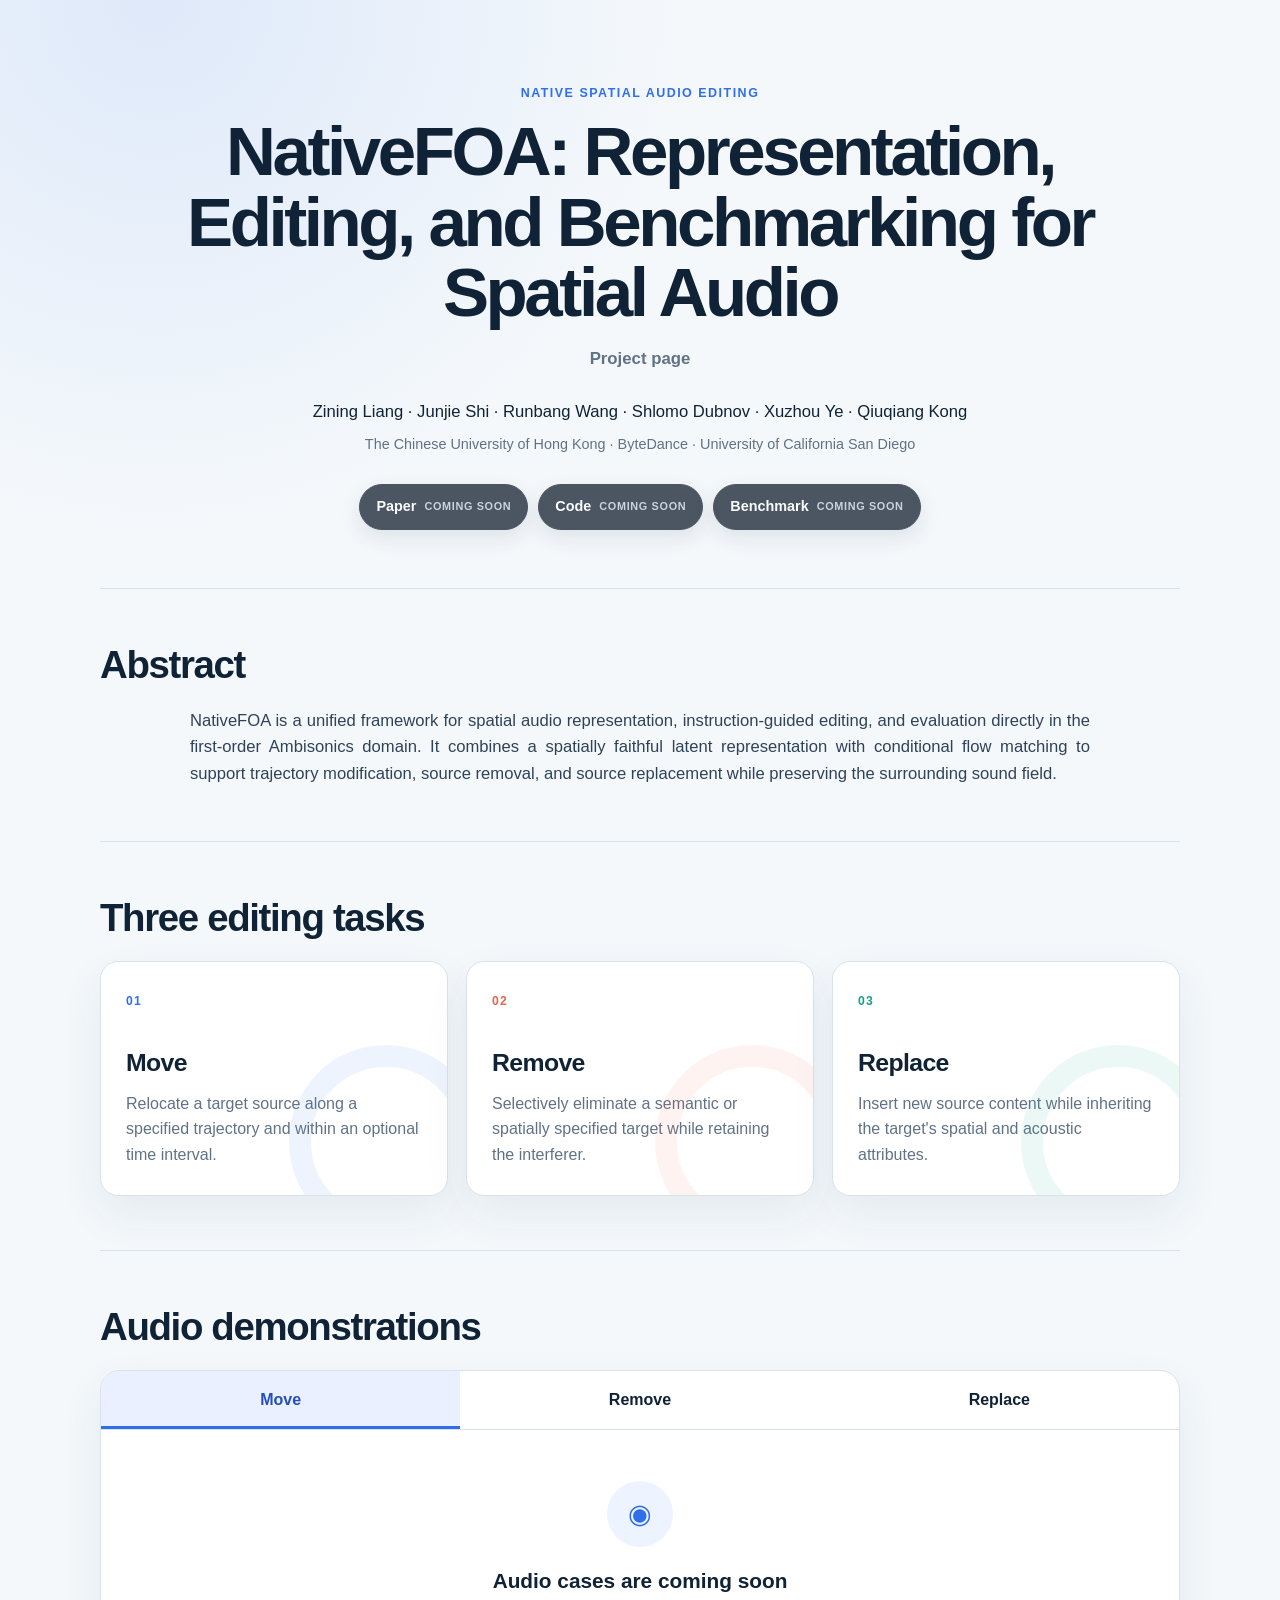
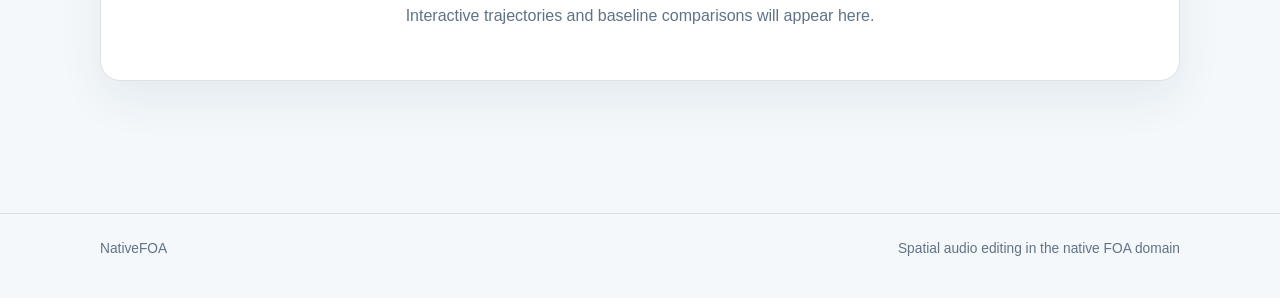
==== index.html @ eeeaacd7 "Publish initial NativeFOA project page This file contains the HTML structure for the NativeFOA proje" ====
<!doctype html>
<html lang="en">
<head>
  <meta charset="UTF-8">
  <meta name="viewport" content="width=device-width, initial-scale=1.0">
  <meta name="description" content="NativeFOA: representation, editing, and benchmarking for spatial audio.">
  <title>NativeFOA · Spatial Audio Editing</title>
  <link rel="icon" type="image/svg+xml" href="data:image/svg+xml,%3Csvg xmlns='http://www.w3.org/2000/svg' viewBox='0 0 64 64'%3E%3Crect width='64' height='64' rx='15' fill='%230b1828'/%3E%3Cpath d='M13 34c8-18 30-18 38 0' fill='none' stroke='%2348c9b0' stroke-width='6' stroke-linecap='round'/%3E%3Ccircle cx='14' cy='34' r='5' fill='%23ffb454'/%3E%3Cpath d='M45 24l7 10-12 1z' fill='%2348c9b0'/%3E%3C/svg%3E">
  <style>
    :root { --ink:#102235; --muted:#617286; --paper:#f4f8fb; --surface:#fff; --line:#d8e2eb; --blue:#2f6fec; --mint:#16a085; --coral:#e8664a; --navy:#0b1828; }
    * { box-sizing:border-box; }
    html { scroll-behavior:smooth; }
    body { margin:0; background:radial-gradient(circle at 12% 0%,rgba(47,111,236,.11),transparent 33rem),var(--paper); color:var(--ink); font-family:Inter,ui-sans-serif,-apple-system,BlinkMacSystemFont,"Segoe UI",sans-serif; font-size:16px; line-height:1.6; }
    .wrap { width:min(1080px,calc(100% - 40px)); margin-inline:auto; }
    header { padding:72px 0 58px; text-align:center; }
    .eyebrow { margin-bottom:12px; color:var(--blue); font-size:.78rem; font-weight:800; letter-spacing:.12em; text-transform:uppercase; }
    h1 { max-width:980px; margin:0 auto 18px; font-size:clamp(2.35rem,5.4vw,4.65rem); line-height:1.02; letter-spacing:-.05em; }
    .venue { margin:0 0 26px; color:var(--muted); font-size:1.05rem; font-weight:700; }
    .authors { max-width:920px; margin:0 auto 8px; font-size:1.04rem; }
    .affiliations { max-width:860px; margin:0 auto 28px; color:var(--muted); font-size:.9rem; }
    .actions { display:flex; flex-wrap:wrap; justify-content:center; gap:10px; }
    .action { display:inline-flex; align-items:center; gap:8px; padding:10px 16px; border:1px solid var(--navy); border-radius:999px; background:var(--navy); color:white; font-size:.9rem; font-weight:750; box-shadow:0 8px 20px rgba(11,24,40,.12); opacity:.72; }
    .action small { color:#b9c6d3; font-size:.68rem; letter-spacing:.06em; text-transform:uppercase; }
    main { padding-bottom:78px; }
    section { padding:54px 0; border-top:1px solid var(--line); }
    .section-title { margin:0 0 22px; font-size:clamp(1.75rem,3vw,2.55rem); line-height:1.12; letter-spacing:-.035em; }
    .abstract { max-width:900px; margin:0 auto; color:#304258; font-size:1.04rem; text-align:justify; }
    .task-grid { display:grid; grid-template-columns:repeat(3,1fr); gap:18px; }
    .task { position:relative; overflow:hidden; min-height:235px; padding:25px; border:1px solid var(--line); border-radius:18px; background:var(--surface); box-shadow:0 18px 45px rgba(34,57,82,.07); }
    .task::after { content:""; position:absolute; right:-36px; bottom:-44px; width:150px; height:150px; border:22px solid var(--accent); border-radius:50%; opacity:.08; }
    .task:nth-child(1) { --accent:var(--blue); } .task:nth-child(2) { --accent:var(--coral); } .task:nth-child(3) { --accent:var(--mint); }
    .task__number { color:var(--accent); font-size:.76rem; font-weight:800; letter-spacing:.1em; }
    .task h3 { margin:30px 0 8px; font-size:1.55rem; letter-spacing:-.025em; }
    .task p { margin:0; color:var(--muted); }
    .demo-shell { overflow:hidden; border:1px solid var(--line); border-radius:20px; background:var(--surface); box-shadow:0 18px 45px rgba(34,57,82,.07); }
    .demo-tabs { display:grid; grid-template-columns:repeat(3,1fr); border-bottom:1px solid var(--line); }
    .demo-tab { padding:16px; text-align:center; font-weight:750; }
    .demo-tab:first-child { background:#eaf0ff; color:#244fba; box-shadow:inset 0 -3px var(--blue); }
    .empty { display:grid; min-height:250px; place-items:center; padding:38px; text-align:center; }
    .empty__icon { display:grid; width:66px; height:66px; margin:0 auto 17px; place-items:center; border-radius:50%; background:#edf3ff; color:var(--blue); font-size:1.7rem; }
    .empty h3 { margin:0 0 6px; font-size:1.3rem; } .empty p { margin:0; color:var(--muted); }
    footer { padding:24px 0 38px; border-top:1px solid var(--line); color:var(--muted); font-size:.86rem; }
    footer .wrap { display:flex; justify-content:space-between; gap:20px; }
    @media(max-width:760px) { .wrap{width:min(100% - 24px,1080px)} header{padding-top:46px} .task-grid{grid-template-columns:1fr} .task{min-height:190px} .demo-tab{padding:13px 7px;font-size:.88rem} .abstract{text-align:left} footer .wrap{display:block} }
  </style>
</head>
<body>
  <header class="wrap">
    <p class="eyebrow">Native spatial audio editing</p>
    <h1>NativeFOA: Representation, Editing, and Benchmarking for Spatial Audio</h1>
    <p class="venue">Project page</p>
    <p class="authors">Zining Liang · Junjie Shi · Runbang Wang · Shlomo Dubnov · Xuzhou Ye · Qiuqiang Kong</p>
    <p class="affiliations">The Chinese University of Hong Kong · ByteDance · University of California San Diego</p>
    <nav class="actions" aria-label="Project resources">
      <span class="action">Paper <small>Coming soon</small></span>
      <span class="action">Code <small>Coming soon</small></span>
      <span class="action">Benchmark <small>Coming soon</small></span>
    </nav>
  </header>
  <main class="wrap">
    <section>
      <h2 class="section-title">Abstract</h2>
      <p class="abstract">NativeFOA is a unified framework for spatial audio representation, instruction-guided editing, and evaluation directly in the first-order Ambisonics domain. It combines a spatially faithful latent representation with conditional flow matching to support trajectory modification, source removal, and source replacement while preserving the surrounding sound field.</p>
    </section>
    <section>
      <h2 class="section-title">Three editing tasks</h2>
      <div class="task-grid">
        <article class="task"><span class="task__number">01</span><h3>Move</h3><p>Relocate a target source along a specified trajectory and within an optional time interval.</p></article>
        <article class="task"><span class="task__number">02</span><h3>Remove</h3><p>Selectively eliminate a semantic or spatially specified target while retaining the interferer.</p></article>
        <article class="task"><span class="task__number">03</span><h3>Replace</h3><p>Insert new source content while inheriting the target's spatial and acoustic attributes.</p></article>
      </div>
    </section>
    <section>
      <h2 class="section-title">Audio demonstrations</h2>
      <div class="demo-shell">
        <div class="demo-tabs"><div class="demo-tab">Move</div><div class="demo-tab">Remove</div><div class="demo-tab">Replace</div></div>
        <div class="empty"><div><div class="empty__icon">◉</div><h3>Audio cases are coming soon</h3><p>Interactive trajectories and baseline comparisons will appear here.</p></div></div>
      </div>
    </section>
  </main>
  <footer><div class="wrap"><span>NativeFOA</span><span>Spatial audio editing in the native FOA domain</span></div></footer>
</body>
</html>
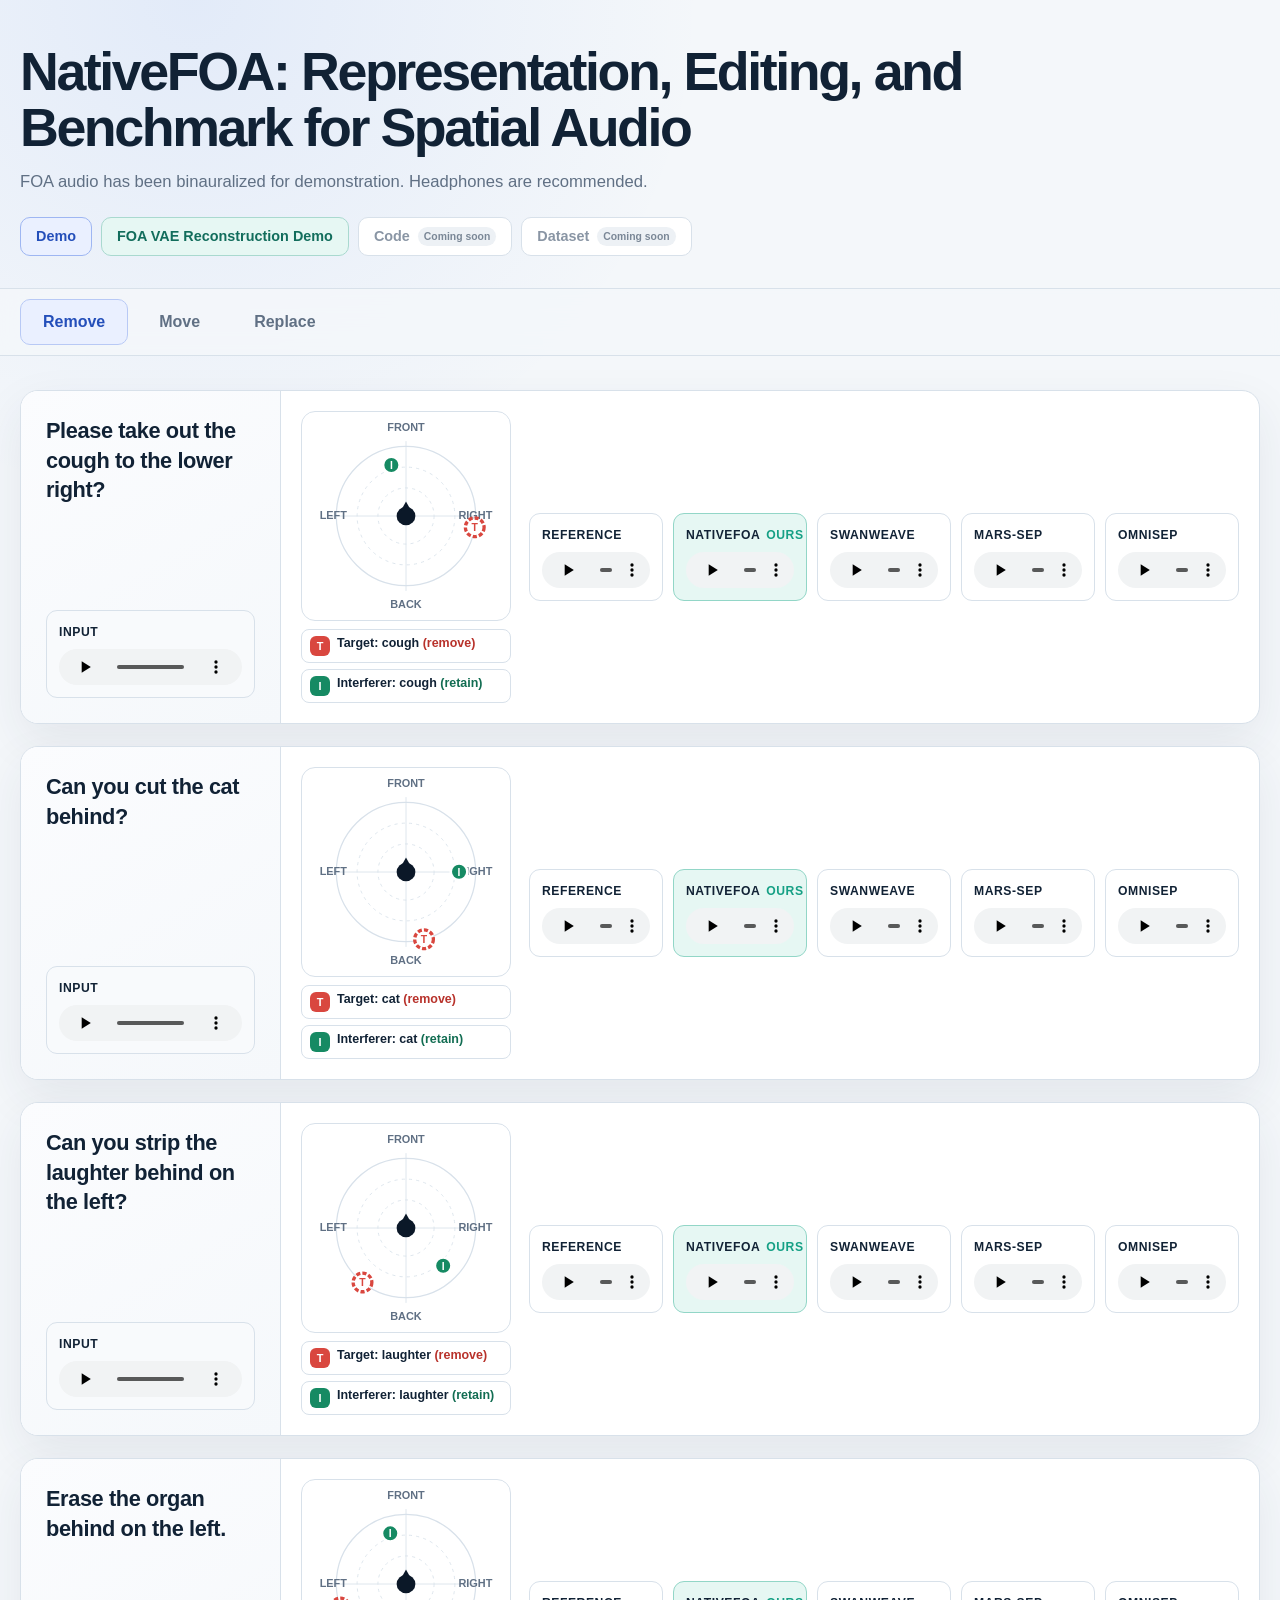
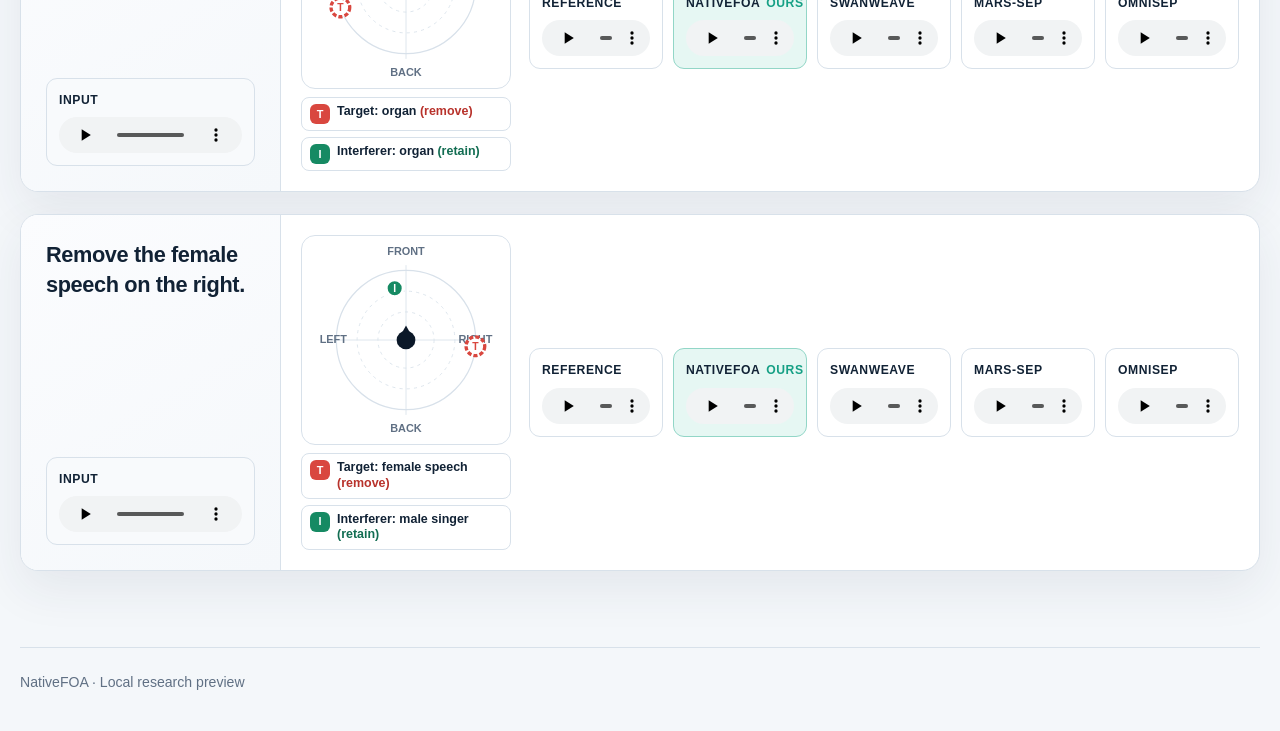
==== commit a74ac5f3: "Publish NativeFOA audio demos" ====
--- a/index.html
+++ b/index.html
@@ -1,83 +1,35 @@
 <!doctype html>
 <html lang="en">
-<head>
-  <meta charset="UTF-8">
-  <meta name="viewport" content="width=device-width, initial-scale=1.0">
-  <meta name="description" content="NativeFOA: representation, editing, and benchmarking for spatial audio.">
-  <title>NativeFOA · Spatial Audio Editing</title>
-  <link rel="icon" type="image/svg+xml" href="data:image/svg+xml,%3Csvg xmlns='http://www.w3.org/2000/svg' viewBox='0 0 64 64'%3E%3Crect width='64' height='64' rx='15' fill='%230b1828'/%3E%3Cpath d='M13 34c8-18 30-18 38 0' fill='none' stroke='%2348c9b0' stroke-width='6' stroke-linecap='round'/%3E%3Ccircle cx='14' cy='34' r='5' fill='%23ffb454'/%3E%3Cpath d='M45 24l7 10-12 1z' fill='%2348c9b0'/%3E%3C/svg%3E">
-  <style>
-    :root { --ink:#102235; --muted:#617286; --paper:#f4f8fb; --surface:#fff; --line:#d8e2eb; --blue:#2f6fec; --mint:#16a085; --coral:#e8664a; --navy:#0b1828; }
-    * { box-sizing:border-box; }
-    html { scroll-behavior:smooth; }
-    body { margin:0; background:radial-gradient(circle at 12% 0%,rgba(47,111,236,.11),transparent 33rem),var(--paper); color:var(--ink); font-family:Inter,ui-sans-serif,-apple-system,BlinkMacSystemFont,"Segoe UI",sans-serif; font-size:16px; line-height:1.6; }
-    .wrap { width:min(1080px,calc(100% - 40px)); margin-inline:auto; }
-    header { padding:72px 0 58px; text-align:center; }
-    .eyebrow { margin-bottom:12px; color:var(--blue); font-size:.78rem; font-weight:800; letter-spacing:.12em; text-transform:uppercase; }
-    h1 { max-width:980px; margin:0 auto 18px; font-size:clamp(2.35rem,5.4vw,4.65rem); line-height:1.02; letter-spacing:-.05em; }
-    .venue { margin:0 0 26px; color:var(--muted); font-size:1.05rem; font-weight:700; }
-    .authors { max-width:920px; margin:0 auto 8px; font-size:1.04rem; }
-    .affiliations { max-width:860px; margin:0 auto 28px; color:var(--muted); font-size:.9rem; }
-    .actions { display:flex; flex-wrap:wrap; justify-content:center; gap:10px; }
-    .action { display:inline-flex; align-items:center; gap:8px; padding:10px 16px; border:1px solid var(--navy); border-radius:999px; background:var(--navy); color:white; font-size:.9rem; font-weight:750; box-shadow:0 8px 20px rgba(11,24,40,.12); opacity:.72; }
-    .action small { color:#b9c6d3; font-size:.68rem; letter-spacing:.06em; text-transform:uppercase; }
-    main { padding-bottom:78px; }
-    section { padding:54px 0; border-top:1px solid var(--line); }
-    .section-title { margin:0 0 22px; font-size:clamp(1.75rem,3vw,2.55rem); line-height:1.12; letter-spacing:-.035em; }
-    .abstract { max-width:900px; margin:0 auto; color:#304258; font-size:1.04rem; text-align:justify; }
-    .task-grid { display:grid; grid-template-columns:repeat(3,1fr); gap:18px; }
-    .task { position:relative; overflow:hidden; min-height:235px; padding:25px; border:1px solid var(--line); border-radius:18px; background:var(--surface); box-shadow:0 18px 45px rgba(34,57,82,.07); }
-    .task::after { content:""; position:absolute; right:-36px; bottom:-44px; width:150px; height:150px; border:22px solid var(--accent); border-radius:50%; opacity:.08; }
-    .task:nth-child(1) { --accent:var(--blue); } .task:nth-child(2) { --accent:var(--coral); } .task:nth-child(3) { --accent:var(--mint); }
-    .task__number { color:var(--accent); font-size:.76rem; font-weight:800; letter-spacing:.1em; }
-    .task h3 { margin:30px 0 8px; font-size:1.55rem; letter-spacing:-.025em; }
-    .task p { margin:0; color:var(--muted); }
-    .demo-shell { overflow:hidden; border:1px solid var(--line); border-radius:20px; background:var(--surface); box-shadow:0 18px 45px rgba(34,57,82,.07); }
-    .demo-tabs { display:grid; grid-template-columns:repeat(3,1fr); border-bottom:1px solid var(--line); }
-    .demo-tab { padding:16px; text-align:center; font-weight:750; }
-    .demo-tab:first-child { background:#eaf0ff; color:#244fba; box-shadow:inset 0 -3px var(--blue); }
-    .empty { display:grid; min-height:250px; place-items:center; padding:38px; text-align:center; }
-    .empty__icon { display:grid; width:66px; height:66px; margin:0 auto 17px; place-items:center; border-radius:50%; background:#edf3ff; color:var(--blue); font-size:1.7rem; }
-    .empty h3 { margin:0 0 6px; font-size:1.3rem; } .empty p { margin:0; color:var(--muted); }
-    footer { padding:24px 0 38px; border-top:1px solid var(--line); color:var(--muted); font-size:.86rem; }
-    footer .wrap { display:flex; justify-content:space-between; gap:20px; }
-    @media(max-width:760px) { .wrap{width:min(100% - 24px,1080px)} header{padding-top:46px} .task-grid{grid-template-columns:1fr} .task{min-height:190px} .demo-tab{padding:13px 7px;font-size:.88rem} .abstract{text-align:left} footer .wrap{display:block} }
-  </style>
-</head>
-<body>
-  <header class="wrap">
-    <p class="eyebrow">Native spatial audio editing</p>
-    <h1>NativeFOA: Representation, Editing, and Benchmarking for Spatial Audio</h1>
-    <p class="venue">Project page</p>
-    <p class="authors">Zining Liang · Junjie Shi · Runbang Wang · Shlomo Dubnov · Xuzhou Ye · Qiuqiang Kong</p>
-    <p class="affiliations">The Chinese University of Hong Kong · ByteDance · University of California San Diego</p>
-    <nav class="actions" aria-label="Project resources">
-      <span class="action">Paper <small>Coming soon</small></span>
-      <span class="action">Code <small>Coming soon</small></span>
-      <span class="action">Benchmark <small>Coming soon</small></span>
+  <head>
+    <meta charset="UTF-8" />
+    <meta name="viewport" content="width=device-width, initial-scale=1.0" />
+    <meta name="description" content="Binauralized FOA demonstrations for NativeFOA spatial audio editing." />
+    <title>NativeFOA: Representation, Editing, and Benchmark for Spatial Audio</title>
+    <link rel="icon" type="image/svg+xml" href="data:image/svg+xml,%3Csvg xmlns='http://www.w3.org/2000/svg' viewBox='0 0 64 64'%3E%3Crect width='64' height='64' rx='15' fill='%230b1828'/%3E%3Cpath d='M13 34c8-18 30-18 38 0' fill='none' stroke='%2348c9b0' stroke-width='6' stroke-linecap='round'/%3E%3Ccircle cx='14' cy='34' r='5' fill='%23ffb454'/%3E%3Cpath d='M45 24l7 10-12 1z' fill='%2348c9b0'/%3E%3C/svg%3E" />
+    <link rel="stylesheet" href="styles.css?v=20260924c" />
+    <script src="app.js?v=20260924c" defer></script>
+  </head>
+  <body>
+    <header class="hero">
+      <h1>NativeFOA: Representation, Editing, and Benchmark for Spatial Audio</h1>
+      <p class="hero__intro">FOA audio has been binauralized for demonstration. Headphones are recommended.</p>
+      <div class="resource-links" aria-label="Project resources">
+        <a class="resource-link resource-link--active" href="#cases" aria-current="page">Demo</a>
+        <a class="resource-link resource-link--external" href="https://oscar-foa-vae.pages.dev/#sample=530swnPWJrQ_17" target="_blank" rel="noopener noreferrer">FOA VAE Reconstruction Demo</a>
+        <span class="resource-link is-disabled" aria-disabled="true" title="Coming soon">Code <small>Coming soon</small></span>
+        <span class="resource-link is-disabled" aria-disabled="true" title="Coming soon">Dataset <small>Coming soon</small></span>
+      </div>
+    </header>
+    <nav class="task-nav" aria-label="Audio demo tasks">
+      <div class="task-nav__inner">
+        <button class="task-tab is-active" data-task-tab="remove" aria-selected="true">Remove</button>
+        <button class="task-tab" data-task-tab="move" aria-selected="false">Move</button>
+        <button class="task-tab" data-task-tab="replace" aria-selected="false">Replace</button>
+      </div>
     </nav>
-  </header>
-  <main class="wrap">
-    <section>
-      <h2 class="section-title">Abstract</h2>
-      <p class="abstract">NativeFOA is a unified framework for spatial audio representation, instruction-guided editing, and evaluation directly in the first-order Ambisonics domain. It combines a spatially faithful latent representation with conditional flow matching to support trajectory modification, source removal, and source replacement while preserving the surrounding sound field.</p>
-    </section>
-    <section>
-      <h2 class="section-title">Three editing tasks</h2>
-      <div class="task-grid">
-        <article class="task"><span class="task__number">01</span><h3>Move</h3><p>Relocate a target source along a specified trajectory and within an optional time interval.</p></article>
-        <article class="task"><span class="task__number">02</span><h3>Remove</h3><p>Selectively eliminate a semantic or spatially specified target while retaining the interferer.</p></article>
-        <article class="task"><span class="task__number">03</span><h3>Replace</h3><p>Insert new source content while inheriting the target's spatial and acoustic attributes.</p></article>
-      </div>
-    </section>
-    <section>
-      <h2 class="section-title">Audio demonstrations</h2>
-      <div class="demo-shell">
-        <div class="demo-tabs"><div class="demo-tab">Move</div><div class="demo-tab">Remove</div><div class="demo-tab">Replace</div></div>
-        <div class="empty"><div><div class="empty__icon">◉</div><h3>Audio cases are coming soon</h3><p>Interactive trajectories and baseline comparisons will appear here.</p></div></div>
-      </div>
-    </section>
-  </main>
-  <footer><div class="wrap"><span>NativeFOA</span><span>Spatial audio editing in the native FOA domain</span></div></footer>
-</body>
+    <main>
+      <section id="cases" class="cases" aria-label="Audio cases"></section>
+    </main>
+    <footer>NativeFOA · Local research preview</footer>
+  </body>
 </html>
--- a/styles.css
+++ b/styles.css
@@ -0,0 +1,8 @@
+:root{color-scheme:light;--ink:#112235;--muted:#607084;--paper:#f4f7fa;--surface:#fff;--line:#d8e1ea;--blue:#2f6fec;--blue-soft:#eaf0ff;--mint:#16a085;--mint-soft:#e6f7f3;--shadow:0 18px 48px rgba(34,57,82,.08)}
+*{box-sizing:border-box}html{scroll-behavior:smooth}body{margin:0;background:radial-gradient(circle at 15% 0%,rgba(47,111,236,.09),transparent 32rem),var(--paper);color:var(--ink);font-family:Inter,ui-sans-serif,-apple-system,BlinkMacSystemFont,"Segoe UI",sans-serif;font-size:16px;line-height:1.5}
+.hero,main,footer,.task-nav__inner{width:min(1320px,calc(100% - 40px));margin-inline:auto}.hero{padding:44px 0 32px}.audio-cell__label{font-size:.76rem;font-weight:760;letter-spacing:.09em;text-transform:uppercase}h1,h3,p{margin-top:0}h1{max-width:1120px;margin-bottom:14px;font-size:clamp(2.15rem,4.2vw,4rem);line-height:1.04;letter-spacing:-.045em}.hero__intro{max-width:760px;margin:0;color:var(--muted);font-size:1.04rem}.resource-links{display:flex;flex-wrap:wrap;gap:9px;margin-top:22px}.resource-link{display:inline-flex;align-items:center;gap:8px;min-height:38px;padding:8px 15px;border:1px solid var(--line);border-radius:10px;background:#fff;color:var(--ink);font-size:.9rem;font-weight:760;text-decoration:none}.resource-link--active{border-color:#9eb6f2;background:var(--blue-soft);color:#244fba}.resource-link--active:hover{border-color:var(--blue);background:#dfe8ff}.resource-link--external{border-color:#a9d9cf;background:var(--mint-soft);color:#126d5c}.resource-link--external:hover{border-color:var(--mint);background:#d9f3ed}.resource-link.is-disabled{color:#8995a4;cursor:not-allowed}.resource-link small{padding:2px 6px;border-radius:999px;background:#edf1f5;color:#7a8796;font-size:.65rem;font-weight:700}
+.task-nav{position:sticky;top:0;z-index:20;border-block:1px solid var(--line);background:rgba(244,247,250,.92);backdrop-filter:blur(14px)}.task-nav__inner{display:flex;gap:8px;padding-block:10px}.task-tab{appearance:none;border:1px solid transparent;border-radius:10px;padding:10px 22px;background:transparent;color:var(--muted);font:inherit;font-weight:750;cursor:pointer}.task-tab:hover{background:#fff}.task-tab.is-active{border-color:#b8c9f5;background:var(--blue-soft);color:#244fba}
+main{padding:34px 0 76px}.cases{display:grid;gap:22px}.case{display:grid;grid-template-columns:minmax(240px,260px) minmax(0,1fr);overflow:hidden;border:1px solid var(--line);border-radius:18px;background:var(--surface);box-shadow:var(--shadow)}.case__left{display:flex;flex-direction:column;justify-content:space-between;gap:28px;padding:25px;border-right:1px solid var(--line);background:linear-gradient(150deg,#fbfcfe,#f5f8fb)}.case h3{margin:0;font-size:clamp(1.12rem,1.7vw,1.45rem);line-height:1.35;letter-spacing:-.018em}.case__right{display:grid;grid-template-columns:210px minmax(0,1fr);gap:18px;padding:20px}.scene{min-width:0}.plot{overflow:hidden;aspect-ratio:1;border:1px solid var(--line);border-radius:14px;background:#fff}.plot svg{display:block;width:100%;height:100%}.scene-labels{display:grid;gap:6px;margin-top:8px}.scene-label{display:grid;grid-template-columns:auto minmax(0,1fr);gap:7px;align-items:start;padding:6px 8px;border:1px solid var(--line);border-radius:8px;background:#fff;color:var(--ink);font-size:.78rem;font-weight:700;line-height:1.25}.scene-label b{display:grid;min-width:20px;height:20px;padding-inline:4px;place-items:center;border-radius:6px;color:#fff;font-size:.68rem}.scene-label span{overflow-wrap:anywhere}.scene-label em{font-weight:650;font-style:normal}.scene-label--remove b{background:#d9473f}.scene-label--remove em{color:#b8322b}.scene-label--retain b,.scene-label--target b{background:#168a63}.scene-label--retain em{color:#126d52}.scene-label--move b{background:#2f6fec}.scene-label--interferer b{background:#d9822b}.outputs{display:grid;grid-template-columns:repeat(var(--method-count,4),minmax(125px,1fr));gap:10px;align-content:center;overflow-x:auto}.audio-cell{min-width:0;padding:12px;border:1px solid var(--line);border-radius:11px;background:#fff}.case__left>.audio-cell{background:#f8fafc}.audio-cell--ours{border-color:#92d6c7;background:var(--mint-soft)}.audio-cell__label{display:flex;justify-content:space-between;gap:6px;margin-bottom:8px;letter-spacing:.045em}.audio-cell__label em{color:var(--mint);font-style:normal}audio{display:block;width:100%;height:36px}footer{padding:24px 0 38px;border-top:1px solid var(--line);color:var(--muted);font-size:.88rem}
+@media(max-width:1050px){.case{grid-template-columns:280px minmax(0,1fr)}.case__right{grid-template-columns:190px minmax(520px,1fr);overflow-x:auto}.outputs{grid-template-columns:repeat(var(--method-count,4),minmax(125px,1fr))}}
+@media(max-width:720px){.hero,main,footer,.task-nav__inner{width:min(100% - 24px,1320px)}.hero{padding:36px 0 26px}.case{grid-template-columns:1fr}.case__left{border-right:0;border-bottom:1px solid var(--line);gap:20px;padding:20px}.case__right{grid-template-columns:170px minmax(510px,1fr);padding:16px}.task-tab{padding:9px 16px}.outputs{align-content:start}.audio-cell{min-width:125px}}
+@media(prefers-reduced-motion:reduce){html{scroll-behavior:auto}}
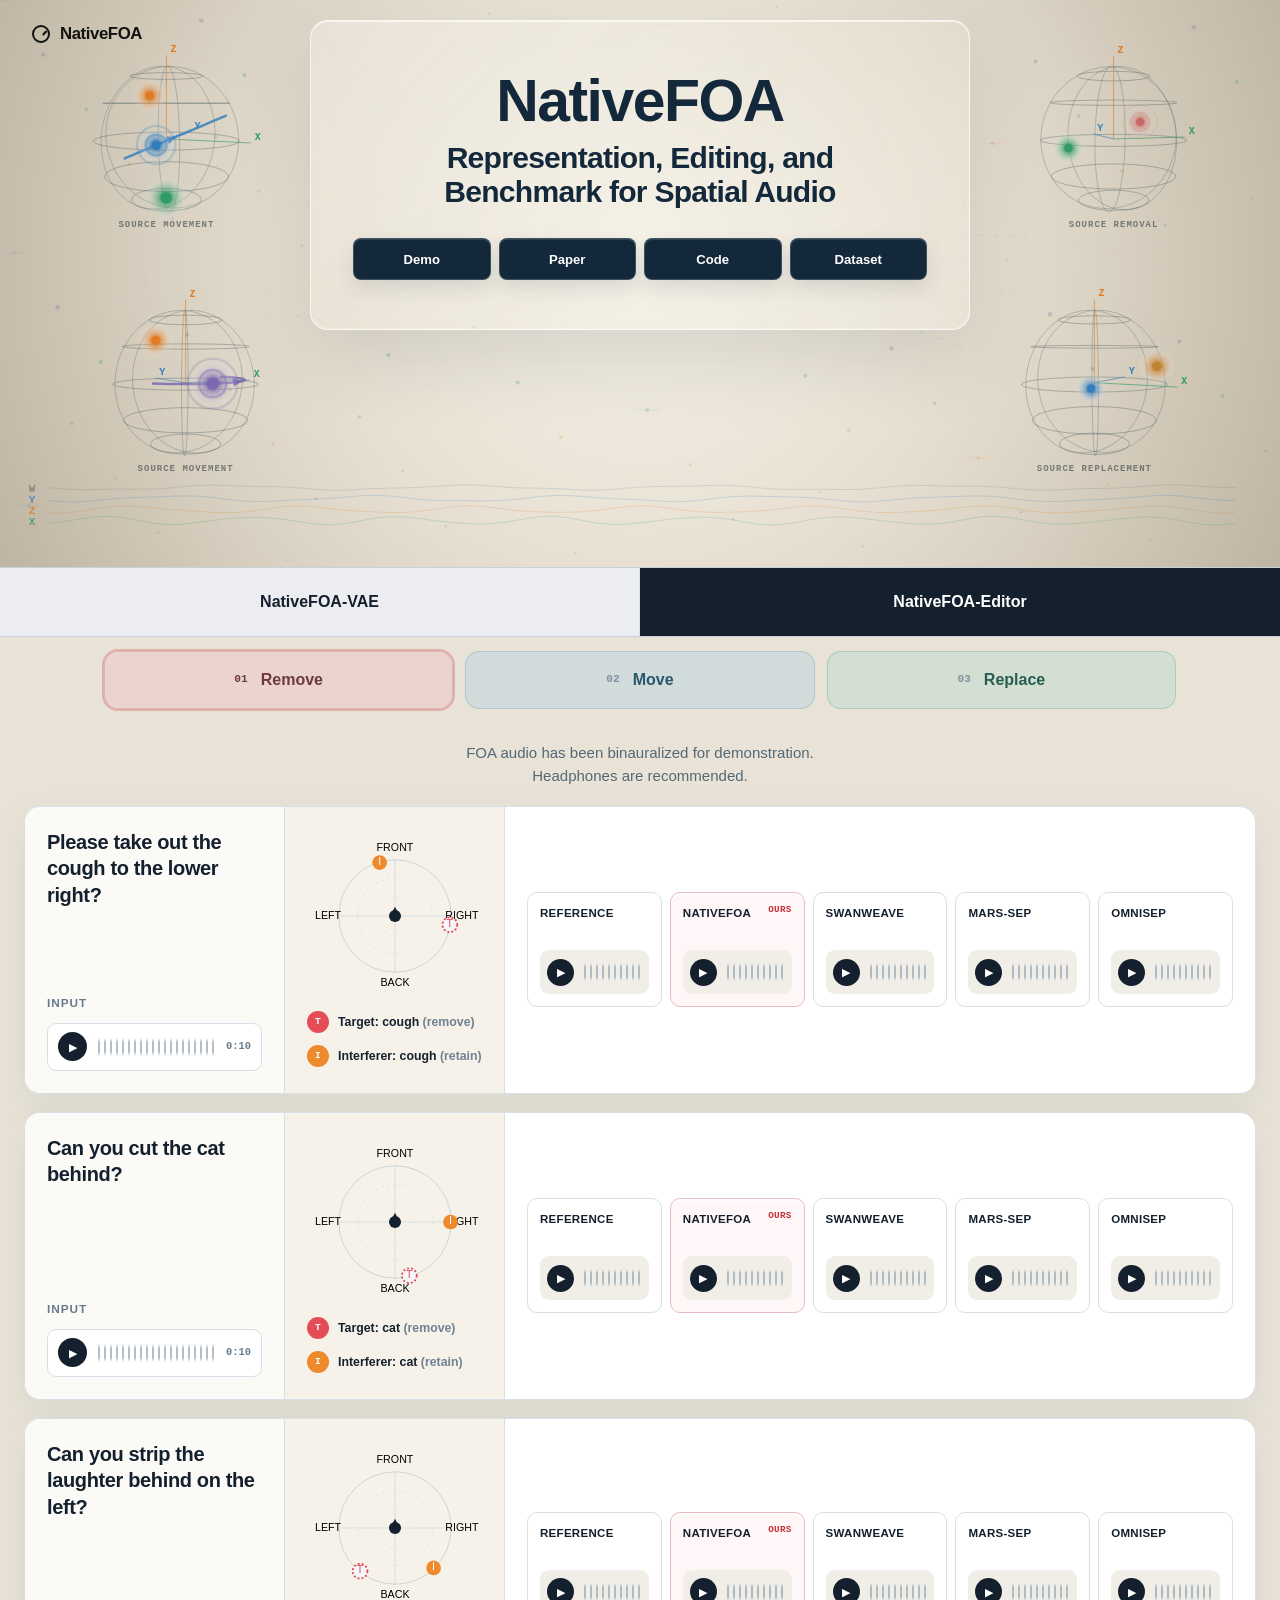
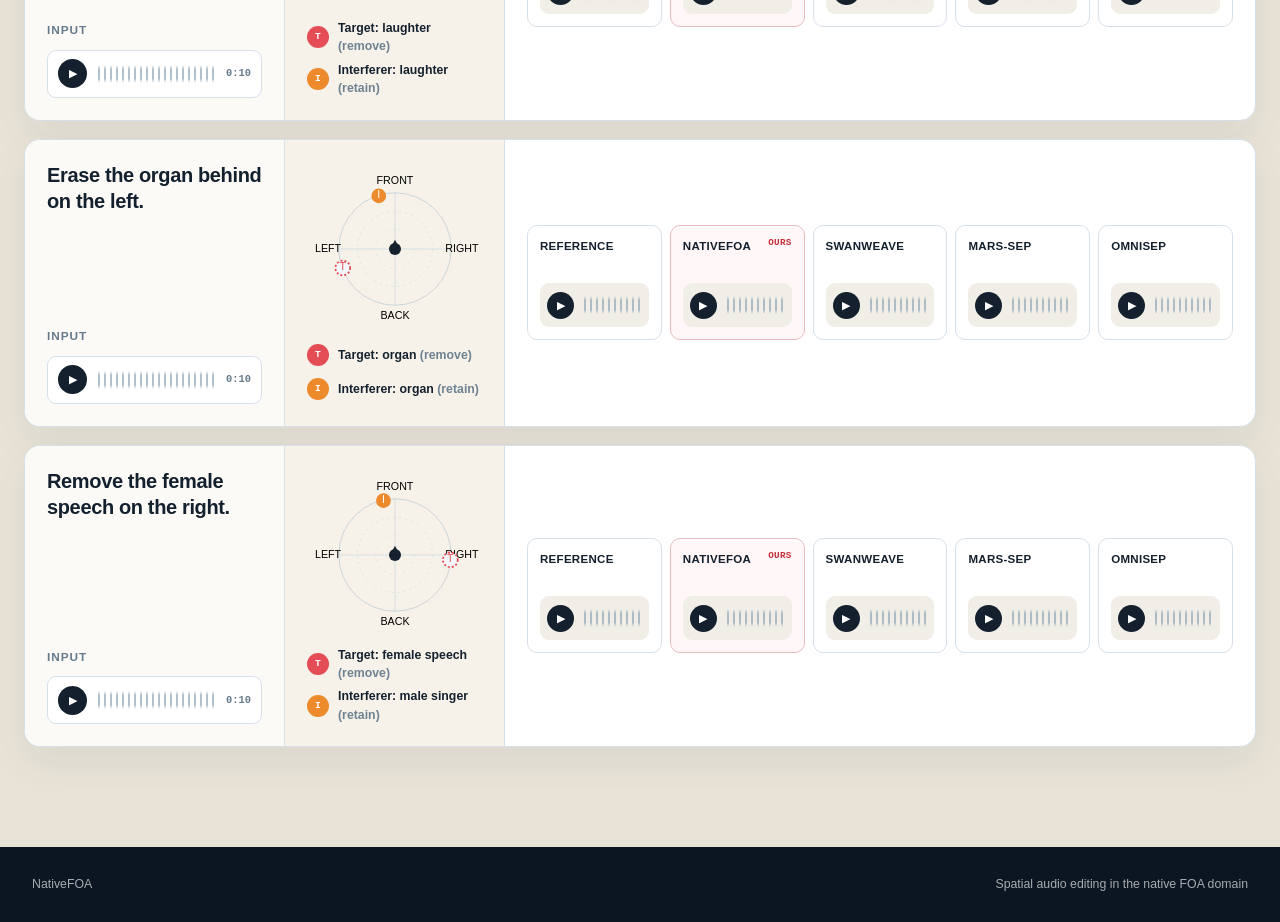
==== commit 5bdbcd05: "Launch redesigned NativeFOA demo homepage" ====
--- a/index.html
+++ b/index.html
@@ -3,33 +3,65 @@
   <head>
     <meta charset="UTF-8" />
     <meta name="viewport" content="width=device-width, initial-scale=1.0" />
-    <meta name="description" content="Binauralized FOA demonstrations for NativeFOA spatial audio editing." />
-    <title>NativeFOA: Representation, Editing, and Benchmark for Spatial Audio</title>
-    <link rel="icon" type="image/svg+xml" href="data:image/svg+xml,%3Csvg xmlns='http://www.w3.org/2000/svg' viewBox='0 0 64 64'%3E%3Crect width='64' height='64' rx='15' fill='%230b1828'/%3E%3Cpath d='M13 34c8-18 30-18 38 0' fill='none' stroke='%2348c9b0' stroke-width='6' stroke-linecap='round'/%3E%3Ccircle cx='14' cy='34' r='5' fill='%23ffb454'/%3E%3Cpath d='M45 24l7 10-12 1z' fill='%2348c9b0'/%3E%3C/svg%3E" />
-    <link rel="stylesheet" href="styles.css?v=20260924c" />
-    <script src="app.js?v=20260924c" defer></script>
+    <meta name="description" content="NativeFOA representation and instruction-guided spatial audio editing demos." />
+    <title>NativeFOA — Spatial Audio Demo</title>
+    <link rel="icon" type="image/svg+xml" href="data:image/svg+xml,%3Csvg xmlns='http://www.w3.org/2000/svg' viewBox='0 0 64 64'%3E%3Crect width='64' height='64' rx='14' fill='%230b111b'/%3E%3Ccircle cx='32' cy='32' r='19' fill='none' stroke='%23e9ff60' stroke-width='4'/%3E%3Ccircle cx='32' cy='13' r='5' fill='%23ff5b4d'/%3E%3Cpath d='M32 32L49 42' stroke='%23fff' stroke-width='3' stroke-linecap='round'/%3E%3C/svg%3E" />
+    <link rel="stylesheet" href="styles.css?v=34" />
+    <script src="app.js?v=34" defer></script>
   </head>
   <body>
-    <header class="hero">
-      <h1>NativeFOA: Representation, Editing, and Benchmark for Spatial Audio</h1>
-      <p class="hero__intro">FOA audio has been binauralized for demonstration. Headphones are recommended.</p>
-      <div class="resource-links" aria-label="Project resources">
-        <a class="resource-link resource-link--active" href="#cases" aria-current="page">Demo</a>
-        <a class="resource-link resource-link--external" href="https://oscar-foa-vae.pages.dev/#sample=530swnPWJrQ_17" target="_blank" rel="noopener noreferrer">FOA VAE Reconstruction Demo</a>
-        <span class="resource-link is-disabled" aria-disabled="true" title="Coming soon">Code <small>Coming soon</small></span>
-        <span class="resource-link is-disabled" aria-disabled="true" title="Coming soon">Dataset <small>Coming soon</small></span>
-      </div>
+    <header class="topbar">
+      <a class="brand" href="#top" aria-label="NativeFOA home"><span class="brand-mark"></span>NativeFOA</a>
     </header>
-    <nav class="task-nav" aria-label="Audio demo tasks">
-      <div class="task-nav__inner">
-        <button class="task-tab is-active" data-task-tab="remove" aria-selected="true">Remove</button>
-        <button class="task-tab" data-task-tab="move" aria-selected="false">Move</button>
-        <button class="task-tab" data-task-tab="replace" aria-selected="false">Replace</button>
-      </div>
-    </nav>
+
     <main>
-      <section id="cases" class="cases" aria-label="Audio cases"></section>
+      <section class="hero" id="top">
+        <canvas class="soundfield-canvas" id="soundfield-canvas" aria-hidden="true"></canvas>
+        <div class="hero-shade"></div>
+        <div class="hero-panel">
+          <h1>NativeFOA</h1>
+          <p class="hero-title">Representation, Editing, and<br />Benchmark for Spatial Audio</p>
+          <div class="hero-actions" aria-label="Project resources">
+            <a class="action action--dark" href="#editor">Demo</a>
+            <span class="action action--muted">Paper</span>
+            <span class="action action--muted">Code</span>
+            <span class="action action--muted">Dataset</span>
+          </div>
+        </div>
+      </section>
+
+      <nav class="module-switcher" aria-label="NativeFOA components">
+        <button class="module-button" data-page="vae" type="button">NativeFOA-VAE</button>
+        <button class="module-button is-active" data-page="editor" type="button">NativeFOA-Editor</button>
+      </nav>
+
+      <section class="demo-section page-panel" id="editor" data-page-panel="editor">
+        <div class="task-switcher" role="tablist" aria-label="Editing task">
+          <button class="task-button is-active" data-task="remove" role="tab" aria-selected="true"><span>01</span>Remove</button>
+          <button class="task-button" data-task="move" role="tab" aria-selected="false"><span>02</span>Move</button>
+          <button class="task-button" data-task="replace" role="tab" aria-selected="false"><span>03</span>Replace</button>
+        </div>
+
+        <p class="editor-note">FOA audio has been binauralized for demonstration.<br />Headphones are recommended.</p>
+
+        <div class="case-list" id="case-list" aria-live="polite"></div>
+      </section>
+
+      <section class="vae-section page-panel" id="vae" data-page-panel="vae" aria-labelledby="vae-demo-title" hidden>
+        <div class="vae-heading">
+          <div>
+            <p class="kicker">NATIVE FOA · REPRESENTATION</p>
+            <h2 id="vae-demo-title">FOA VAE Reconstruction Demo</h2>
+          </div>
+        </div>
+        <div class="vae-list" id="vae-list"></div>
+      </section>
+
     </main>
-    <footer>NativeFOA · Local research preview</footer>
+
+    <footer>
+      <span>NativeFOA</span>
+      <span>Spatial audio editing in the native FOA domain</span>
+    </footer>
   </body>
 </html>
--- a/styles.css
+++ b/styles.css
@@ -1,8 +1,20 @@
-:root{color-scheme:light;--ink:#112235;--muted:#607084;--paper:#f4f7fa;--surface:#fff;--line:#d8e1ea;--blue:#2f6fec;--blue-soft:#eaf0ff;--mint:#16a085;--mint-soft:#e6f7f3;--shadow:0 18px 48px rgba(34,57,82,.08)}
-*{box-sizing:border-box}html{scroll-behavior:smooth}body{margin:0;background:radial-gradient(circle at 15% 0%,rgba(47,111,236,.09),transparent 32rem),var(--paper);color:var(--ink);font-family:Inter,ui-sans-serif,-apple-system,BlinkMacSystemFont,"Segoe UI",sans-serif;font-size:16px;line-height:1.5}
-.hero,main,footer,.task-nav__inner{width:min(1320px,calc(100% - 40px));margin-inline:auto}.hero{padding:44px 0 32px}.audio-cell__label{font-size:.76rem;font-weight:760;letter-spacing:.09em;text-transform:uppercase}h1,h3,p{margin-top:0}h1{max-width:1120px;margin-bottom:14px;font-size:clamp(2.15rem,4.2vw,4rem);line-height:1.04;letter-spacing:-.045em}.hero__intro{max-width:760px;margin:0;color:var(--muted);font-size:1.04rem}.resource-links{display:flex;flex-wrap:wrap;gap:9px;margin-top:22px}.resource-link{display:inline-flex;align-items:center;gap:8px;min-height:38px;padding:8px 15px;border:1px solid var(--line);border-radius:10px;background:#fff;color:var(--ink);font-size:.9rem;font-weight:760;text-decoration:none}.resource-link--active{border-color:#9eb6f2;background:var(--blue-soft);color:#244fba}.resource-link--active:hover{border-color:var(--blue);background:#dfe8ff}.resource-link--external{border-color:#a9d9cf;background:var(--mint-soft);color:#126d5c}.resource-link--external:hover{border-color:var(--mint);background:#d9f3ed}.resource-link.is-disabled{color:#8995a4;cursor:not-allowed}.resource-link small{padding:2px 6px;border-radius:999px;background:#edf1f5;color:#7a8796;font-size:.65rem;font-weight:700}
-.task-nav{position:sticky;top:0;z-index:20;border-block:1px solid var(--line);background:rgba(244,247,250,.92);backdrop-filter:blur(14px)}.task-nav__inner{display:flex;gap:8px;padding-block:10px}.task-tab{appearance:none;border:1px solid transparent;border-radius:10px;padding:10px 22px;background:transparent;color:var(--muted);font:inherit;font-weight:750;cursor:pointer}.task-tab:hover{background:#fff}.task-tab.is-active{border-color:#b8c9f5;background:var(--blue-soft);color:#244fba}
-main{padding:34px 0 76px}.cases{display:grid;gap:22px}.case{display:grid;grid-template-columns:minmax(240px,260px) minmax(0,1fr);overflow:hidden;border:1px solid var(--line);border-radius:18px;background:var(--surface);box-shadow:var(--shadow)}.case__left{display:flex;flex-direction:column;justify-content:space-between;gap:28px;padding:25px;border-right:1px solid var(--line);background:linear-gradient(150deg,#fbfcfe,#f5f8fb)}.case h3{margin:0;font-size:clamp(1.12rem,1.7vw,1.45rem);line-height:1.35;letter-spacing:-.018em}.case__right{display:grid;grid-template-columns:210px minmax(0,1fr);gap:18px;padding:20px}.scene{min-width:0}.plot{overflow:hidden;aspect-ratio:1;border:1px solid var(--line);border-radius:14px;background:#fff}.plot svg{display:block;width:100%;height:100%}.scene-labels{display:grid;gap:6px;margin-top:8px}.scene-label{display:grid;grid-template-columns:auto minmax(0,1fr);gap:7px;align-items:start;padding:6px 8px;border:1px solid var(--line);border-radius:8px;background:#fff;color:var(--ink);font-size:.78rem;font-weight:700;line-height:1.25}.scene-label b{display:grid;min-width:20px;height:20px;padding-inline:4px;place-items:center;border-radius:6px;color:#fff;font-size:.68rem}.scene-label span{overflow-wrap:anywhere}.scene-label em{font-weight:650;font-style:normal}.scene-label--remove b{background:#d9473f}.scene-label--remove em{color:#b8322b}.scene-label--retain b,.scene-label--target b{background:#168a63}.scene-label--retain em{color:#126d52}.scene-label--move b{background:#2f6fec}.scene-label--interferer b{background:#d9822b}.outputs{display:grid;grid-template-columns:repeat(var(--method-count,4),minmax(125px,1fr));gap:10px;align-content:center;overflow-x:auto}.audio-cell{min-width:0;padding:12px;border:1px solid var(--line);border-radius:11px;background:#fff}.case__left>.audio-cell{background:#f8fafc}.audio-cell--ours{border-color:#92d6c7;background:var(--mint-soft)}.audio-cell__label{display:flex;justify-content:space-between;gap:6px;margin-bottom:8px;letter-spacing:.045em}.audio-cell__label em{color:var(--mint);font-style:normal}audio{display:block;width:100%;height:36px}footer{padding:24px 0 38px;border-top:1px solid var(--line);color:var(--muted);font-size:.88rem}
-@media(max-width:1050px){.case{grid-template-columns:280px minmax(0,1fr)}.case__right{grid-template-columns:190px minmax(520px,1fr);overflow-x:auto}.outputs{grid-template-columns:repeat(var(--method-count,4),minmax(125px,1fr))}}
-@media(max-width:720px){.hero,main,footer,.task-nav__inner{width:min(100% - 24px,1320px)}.hero{padding:36px 0 26px}.case{grid-template-columns:1fr}.case__left{border-right:0;border-bottom:1px solid var(--line);gap:20px;padding:20px}.case__right{grid-template-columns:170px minmax(510px,1fr);padding:16px}.task-tab{padding:9px 16px}.outputs{align-content:start}.audio-cell{min-width:125px}}
-@media(prefers-reduced-motion:reduce){html{scroll-behavior:auto}}
+:root{color-scheme:light;--ink:#14202d;--paper:#f5f7fa;--surface:#fff;--line:#d7e0e8;--task:#c94246;--accent:#a92f37;--interferer:#e67e22;font-family:Inter,ui-sans-serif,-apple-system,BlinkMacSystemFont,"Segoe UI",sans-serif}
+*{box-sizing:border-box}html{scroll-behavior:smooth}body{margin:0;background:#0c1623;color:var(--ink);font-size:16px;line-height:1.5}button,a{font:inherit;color:inherit}a{text-decoration:none}
+.topbar{position:fixed;inset:0 0 auto;z-index:50;display:flex;align-items:center;height:68px;padding:0 32px;color:#171817;mix-blend-mode:multiply}.brand{display:inline-flex;align-items:center;gap:10px;width:max-content;font-size:1.05rem;font-weight:850;letter-spacing:-.025em}.brand-mark{position:relative;width:18px;height:18px;border:2px solid currentColor;border-radius:50%}.brand-mark:after{content:"";position:absolute;left:7px;top:2px;width:2px;height:6px;border-radius:2px;background:currentColor;transform-origin:50% 7px;transform:rotate(42deg)}
+.hero{position:relative;min-height:63vh;overflow:hidden;display:grid;place-items:center;padding:68px 22px 38px;background:radial-gradient(circle at 50% 45%,#f5f1e7 0,#e7e0d2 48%,#cbc1af 100%)}.soundfield-canvas{position:absolute;z-index:1;inset:0;width:100%;height:100%}.paper-figures{position:absolute;inset:0;overflow:hidden;pointer-events:none}.paper-figure{position:absolute;overflow:hidden;border:1px solid rgba(76,77,69,.12);background:rgba(255,255,255,.22);box-shadow:0 16px 36px rgba(70,63,50,.06);mix-blend-mode:multiply}.paper-figure img{display:block;filter:saturate(.9) contrast(.97);opacity:.19}.paper-figure--config{left:-30px;top:26px;width:380px;height:190px}.paper-figure--config img{width:710px;transform:translate(-12px,-8px)}.paper-figure--architecture{right:-36px;bottom:12px;width:390px;height:196px}.paper-figure--architecture img{width:560px;transform:translate(-134px,-9px)}.paper-figure--latent{left:38%;bottom:-34px;width:290px;height:174px}.paper-figure--latent img{width:290px}.hero-shade{position:absolute;z-index:1;inset:0;background:radial-gradient(circle at 50% 48%,rgba(250,247,238,.02) 0 30%,rgba(98,84,64,.035) 68%,rgba(65,53,38,.09) 100%)}
+.hero-panel{position:relative;z-index:2;width:min(720px,90vw);padding:28px 42px 24px;border:1px solid rgba(255,255,255,.28);background:rgba(255,255,255,.16);box-shadow:0 22px 70px rgba(53,63,67,.09);text-align:center;backdrop-filter:blur(4px) saturate(1.05)}.kicker{margin:0 0 12px;color:#5d6870;font:760 .73rem/1.2 ui-monospace,SFMono-Regular,Menlo,monospace;letter-spacing:.15em}.hero h1{margin:0;font-size:clamp(3rem,5.4vw,4.4rem);line-height:.9;letter-spacing:-.075em}.hero-title{margin:14px 0 0;font-size:clamp(1.3rem,2.1vw,1.7rem);font-weight:750;line-height:1.16;letter-spacing:-.035em}.hero-copy{margin:12px 0 16px;color:#54656f;font-size:.94rem}.hero-actions{display:grid;grid-template-columns:repeat(4,1fr);gap:8px}.action{display:flex;min-height:42px;align-items:center;justify-content:center;gap:9px;border:1px solid rgba(255,255,255,.16);border-radius:8px;background:#172938;color:#fff;box-shadow:0 8px 20px rgba(14,37,54,.12),inset 0 1px rgba(255,255,255,.13);font-size:.82rem;font-weight:760}.action--dark{transition:transform .2s ease,background .2s ease}.action--dark:hover{transform:translateY(-2px);background:#23465b}.action--muted{background:#172938;color:#fff;cursor:default}.hero-meta{position:absolute;z-index:2;bottom:16px;color:rgba(40,45,45,.7);font:650 .66rem/1.55 ui-monospace,SFMono-Regular,Menlo,monospace;letter-spacing:.13em}.hero-meta--left{left:30px}.hero-meta--right{right:30px}
+.demo-section{padding:0 max(24px,calc((100vw - 1450px)/2)) 100px;background:var(--paper)}.task-switcher{position:sticky;top:0;z-index:20;display:grid;grid-template-columns:repeat(3,1fr);border-block:1px solid var(--line);background:rgba(245,247,250,.94);backdrop-filter:blur(16px)}.task-button{display:flex;align-items:center;justify-content:center;gap:13px;min-height:68px;border:0;border-right:1px solid var(--line);background:transparent;font-size:1rem;font-weight:800;cursor:pointer}.task-button:last-child{border-right:0}.task-button span{color:#8090a0;font:700 .7rem/1 ui-monospace,monospace}.task-button.is-active{background:#14202d;color:#fff}.task-button.is-active span{color:var(--task)}
+.case-list{display:grid;gap:18px;padding-top:28px}.case-card{display:grid;grid-template-columns:minmax(230px,260px) 220px minmax(560px,1fr);min-height:288px;overflow:hidden;border:1px solid var(--line);border-radius:16px;background:var(--surface);box-shadow:0 16px 42px rgba(34,62,82,.07)}.case-copy,.scene-panel,.methods-panel{min-width:0;padding:22px;border-right:1px solid var(--line)}.methods-panel{border-right:0}.case-copy{display:flex;flex-direction:column;background:linear-gradient(145deg,#fbfcfd,#f3f7fa)}.case-copy h3{margin:0;font-size:1.25rem;line-height:1.34;letter-spacing:-.018em}.input-player{margin-top:auto;padding-top:24px}.micro-label{color:#677a8c;font-size:.74rem;font-weight:780;letter-spacing:.08em;text-transform:uppercase}.fake-player{display:grid;grid-template-columns:30px 1fr auto;gap:10px;align-items:center;width:100%;min-height:48px;margin-top:10px;padding:8px 10px;border:1px solid var(--line);border-radius:9px;background:#fff;cursor:pointer}.play-icon{display:grid;width:29px;height:29px;place-items:center;border-radius:50%;background:#14202d;color:#fff;font-style:normal;font-size:.67rem}.wave{height:18px;background:repeating-linear-gradient(90deg,#8ea3b4 0 2px,transparent 2px 6px);mask:linear-gradient(180deg,transparent,#000 24% 76%,transparent);opacity:.68}.fake-player b{color:#667a8b;font:650 .65rem/1 ui-monospace,monospace}.fake-player.is-playing .play-icon{background:var(--accent)}.fake-player.is-playing .wave{background:repeating-linear-gradient(90deg,var(--accent) 0 2px,transparent 2px 6px);animation:wave .9s linear infinite}
+.scene-panel{display:flex;flex-direction:column;background:#f4f8fb}.scene-wrap{width:174px;margin:0 auto 4px}.scene-wrap svg{display:block;width:100%;height:auto}.scene-key{display:grid;gap:5px;margin-top:auto}.key-row{display:grid;grid-template-columns:23px 1fr;gap:8px;align-items:center;min-height:29px;font-size:.77rem;font-weight:690}.key-row b{display:grid;width:22px;height:22px;place-items:center;border-radius:50%;background:var(--dot);color:#fff;font:780 .6rem/1 ui-monospace,monospace}.key-row em{color:#6f8292;font-style:normal;font-weight:580}
+.methods-panel{display:flex;align-items:center}.method-grid{display:grid;grid-template-columns:repeat(var(--methods,4),minmax(112px,1fr));gap:8px;width:100%}.method-card{min-width:0;padding:12px;border:1px solid var(--line);border-radius:10px;background:#fff}.method-card--ours{box-shadow:inset 0 2px rgba(255,255,255,.8)}#case-list[data-task="remove"] .method-card--ours{border-color:#e7bbc0;background:#fff6f7}#case-list[data-task="move"] .method-card--ours{border-color:#b6d9ee;background:#f2f9fd}#case-list[data-task="replace"] .method-card--ours{border-color:#b9dfd1;background:#f2faf7}.method-name{display:flex;min-height:31px;justify-content:space-between;gap:6px;font-size:.72rem;font-weight:830;letter-spacing:.025em;text-transform:uppercase}.method-name small{color:var(--accent);font:730 .58rem/1 ui-monospace,monospace}.method-card .fake-player{grid-template-columns:27px 1fr;min-height:44px;margin-top:14px;padding:7px;border:0;background:#eef3f6}.method-card .play-icon{width:27px;height:27px}.method-card .fake-player b{display:none}
+.hero-panel{width:min(660px,78vw)}.topbar{position:absolute}
+[hidden]{display:none!important}.module-switcher{position:sticky;top:0;z-index:40;display:grid;grid-template-columns:repeat(2,1fr);border-block:1px solid #c8d1d8;background:rgba(245,247,250,.96);backdrop-filter:blur(16px)}.module-button{display:flex;align-items:center;justify-content:center;min-height:68px;border:0;border-right:1px solid #d7e0e8;background:transparent;color:#14202d;font-size:1rem;font-weight:820;cursor:pointer}.module-button:last-child{border-right:0}.module-button.is-active{background:#14202d;color:#fff}
+.task-switcher{top:68px;padding:14px max(18px,calc((100vw - 1120px)/2));gap:12px;border:0;background:linear-gradient(180deg,rgba(224,239,246,.94),rgba(204,226,236,.88));backdrop-filter:blur(18px) saturate(1.15)}.task-button{position:relative;min-height:58px;overflow:hidden;border:1px solid rgba(118,171,193,.34)!important;border-radius:18px;color:#19384a;box-shadow:0 10px 25px rgba(31,87,111,.1),inset 0 1px 0 rgba(255,255,255,.9),inset 0 -1px 0 rgba(65,131,158,.12);transform:none;transition:transform .22s ease,box-shadow .22s ease,background .22s ease}.task-button:nth-child(1){background:linear-gradient(135deg,rgba(255,255,255,.84),rgba(245,185,194,.3) 48%,rgba(216,133,148,.18))}.task-button:nth-child(2){background:linear-gradient(135deg,rgba(255,255,255,.86),rgba(130,202,235,.31) 48%,rgba(66,157,204,.18))}.task-button:nth-child(3){background:linear-gradient(135deg,rgba(255,255,255,.86),rgba(132,221,199,.3) 48%,rgba(55,168,147,.17))}.task-button:after{position:absolute;inset:1px;border-radius:17px;background:linear-gradient(115deg,rgba(255,255,255,.72),transparent 32% 70%,rgba(255,255,255,.2));content:"";pointer-events:none}.task-button:hover{transform:translateY(-2px);box-shadow:0 14px 30px rgba(31,87,111,.15),inset 0 1px 0 rgba(255,255,255,.95)}.task-button:nth-child(1).is-active{background:linear-gradient(135deg,rgba(255,250,251,.96),rgba(235,139,153,.58) 52%,rgba(204,92,112,.38));border-color:rgba(196,82,101,.5)!important;color:#712b38}.task-button:nth-child(2).is-active{background:linear-gradient(135deg,rgba(249,253,255,.96),rgba(85,175,220,.58) 52%,rgba(34,130,181,.38));border-color:rgba(38,132,181,.5)!important;color:#174f70}.task-button:nth-child(3).is-active{background:linear-gradient(135deg,rgba(249,255,253,.96),rgba(75,191,166,.56) 52%,rgba(31,142,120,.36));border-color:rgba(36,145,123,.5)!important;color:#155b4d}.task-button.is-active span{color:currentColor}.task-button:active{transform:translateY(1px)}
+.vae-section{padding:48px max(24px,calc((100vw - 1450px)/2)) 76px;background:#e9e3d7}.vae-heading{margin-bottom:18px}.vae-heading .kicker{margin-bottom:8px}.vae-heading h2{margin:0;font-size:clamp(1.3rem,1.7vw,1.7rem);line-height:1.12;letter-spacing:-.025em}.vae-list{display:grid;gap:15px}.vae-case{overflow:hidden;border:1px solid rgba(20,32,45,.18);border-radius:15px;background:#f5f7fa;box-shadow:0 17px 44px rgba(38,47,54,.1)}.vae-frame{display:block;width:100%;height:520px;border:0;background:#f5f7fa}.bench-section{min-height:62vh;padding:90px max(24px,calc((100vw - 1120px)/2)) 110px;background:#f5f7fa}.bench-section h2{margin:0;font-size:clamp(3rem,7vw,6.5rem);line-height:.9;letter-spacing:-.07em}.bench-section>p:not(.kicker){max-width:720px;margin:28px 0;color:#62717a;font-size:1.08rem}.bench-placeholder{display:flex;align-items:center;justify-content:space-between;margin-top:58px;padding:34px;border:1px solid #d7e0e8;border-radius:16px;background:#fff;box-shadow:0 18px 46px rgba(34,62,82,.07)}.bench-placeholder span{font-weight:760}.bench-placeholder strong{color:#a92f37;font:800 .72rem/1 ui-monospace,monospace;letter-spacing:.12em;text-transform:uppercase}
+.hero-panel{border-radius:18px}.demo-section{background:#e9e3d7}.case-copy{background:#fbfaf7}.scene-panel{background:#f6f2ea}.method-card .fake-player{background:#f1eee8}.task-switcher{background:rgba(233,227,215,.95);backdrop-filter:blur(16px)}.task-button{border-color:rgba(118,104,84,.22)!important;border-radius:14px;box-shadow:none;transform:none}.task-button:after{display:none}.task-button:nth-child(1),.task-button:nth-child(1).is-active{background:rgba(238,185,193,.34);border-color:rgba(192,111,124,.34)!important;color:#6f3942}.task-button:nth-child(2),.task-button:nth-child(2).is-active{background:rgba(170,207,226,.38);border-color:rgba(91,151,180,.3)!important;color:#28576d}.task-button:nth-child(3),.task-button:nth-child(3).is-active{background:rgba(174,218,205,.38);border-color:rgba(82,151,132,.3)!important;color:#285e50}.task-button.is-active{box-shadow:0 0 0 2px color-mix(in srgb,var(--accent) 28%,transparent)}.task-button:hover{transform:none;filter:brightness(.98)}.task-button:active{transform:none}
+.hero{background:radial-gradient(circle at 50% 45%,#f5f1e7 0,#e7e0d2 48%,#cbc1af 100%)}.hero-panel{position:absolute;top:20px;left:50%;display:flex;min-height:310px;flex-direction:column;justify-content:center;transform:translateX(-50%);border-color:rgba(255,255,255,.68);background:linear-gradient(135deg,rgba(255,255,255,.26),rgba(255,255,255,.07) 54%,rgba(255,255,255,.15));box-shadow:0 28px 76px rgba(51,58,58,.14),inset 0 1px 0 rgba(255,255,255,.72),inset 0 -1px 0 rgba(255,255,255,.22);-webkit-backdrop-filter:blur(8px) saturate(1.08);backdrop-filter:blur(8px) saturate(1.08)}.hero h1{color:#13283a;font-size:clamp(2.9rem,4.6vw,3.9rem);letter-spacing:-.025em}.hero-title{color:#13283a;font-size:clamp(1.5rem,2.35vw,1.9rem);letter-spacing:-.025em}.hero-actions{margin-top:28px}.action{border-color:rgba(255,255,255,.18);background:#13283a}.action--muted{background:#13283a}.editor-note{margin:0;padding:18px 20px 0;color:#536875;text-align:center;font-size:.94rem;line-height:1.55}.case-list{padding-top:18px}
+footer{display:flex;justify-content:space-between;gap:30px;padding:28px 32px;background:#0c1623;color:rgba(255,255,255,.64);font-size:.77rem}@keyframes wave{to{background-position:24px 0}}
+@media(max-width:1120px){.case-card{grid-template-columns:260px minmax(220px,1fr)}.methods-panel{grid-column:1/-1;border-top:1px solid var(--line)}.method-grid{grid-template-columns:repeat(var(--methods,4),minmax(108px,1fr))}}
+@media(max-width:900px){.vae-heading h2{font-size:clamp(1.25rem,4vw,1.55rem)}}
+@media(max-width:720px){.topbar{height:58px;padding-inline:16px}.hero{min-height:70vh;padding:62px 14px 28px}.hero-panel{top:50px;width:min(94vw,660px);min-height:300px;padding:25px 18px 22px}.hero h1{font-size:clamp(2.8rem,12vw,3.8rem)}.hero-title br,.hero-copy br{display:none}.hero-actions{grid-template-columns:repeat(2,1fr)}.hero-meta{display:none}.module-button{min-height:60px;font-size:.82rem}.demo-section{padding-inline:12px;padding-bottom:74px}.task-switcher{top:60px;padding:10px 8px;gap:7px}.task-button{min-height:52px;border-radius:14px;font-size:.82rem}.case-card{grid-template-columns:1fr}.case-copy,.scene-panel,.methods-panel{border-right:0;border-bottom:1px solid var(--line)}.case-copy{min-height:250px}.scene-wrap{width:210px}.methods-panel{min-width:0}.method-grid{grid-template-columns:repeat(2,minmax(130px,1fr))}.method-card:last-child:nth-child(odd){grid-column:1/-1}.vae-section{padding:38px 12px 60px}.vae-frame{height:1500px}footer{display:grid}}
+@media(prefers-reduced-motion:reduce){html{scroll-behavior:auto}.fake-player.is-playing .wave{animation:none}}
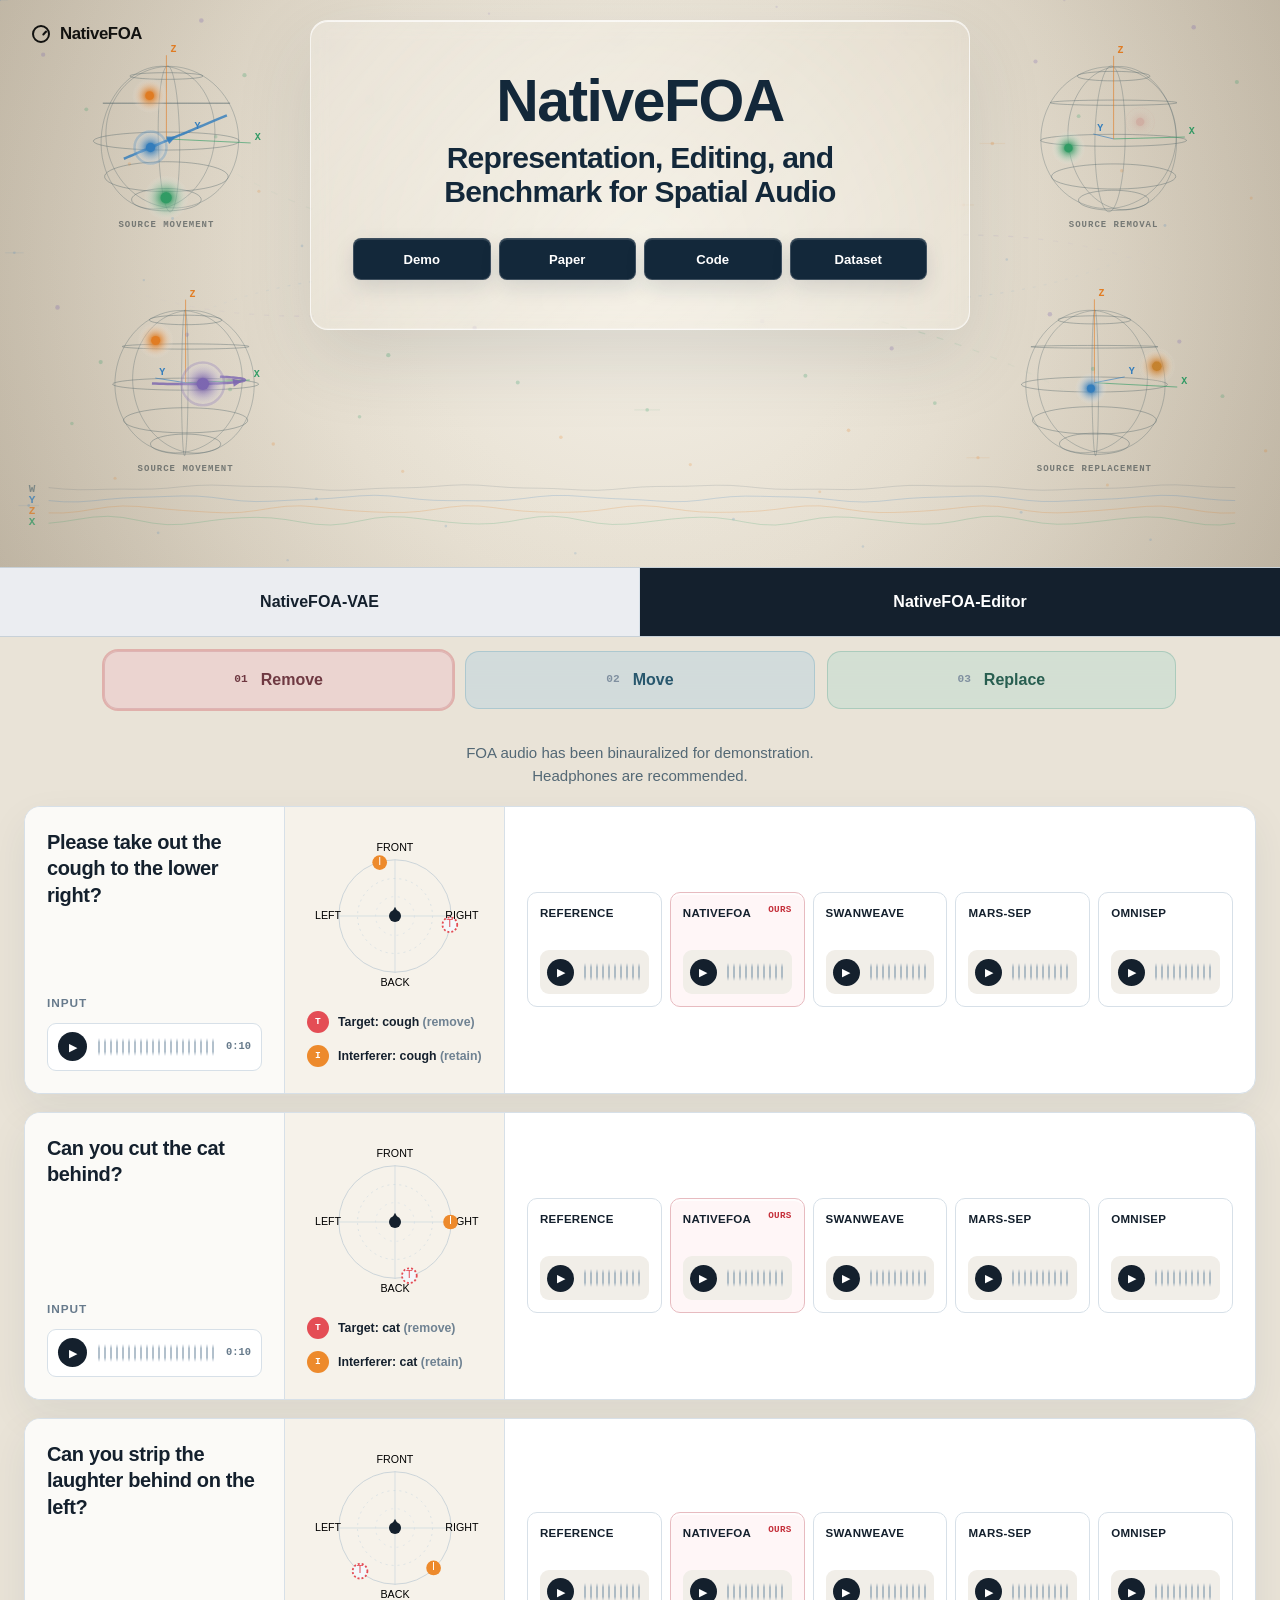
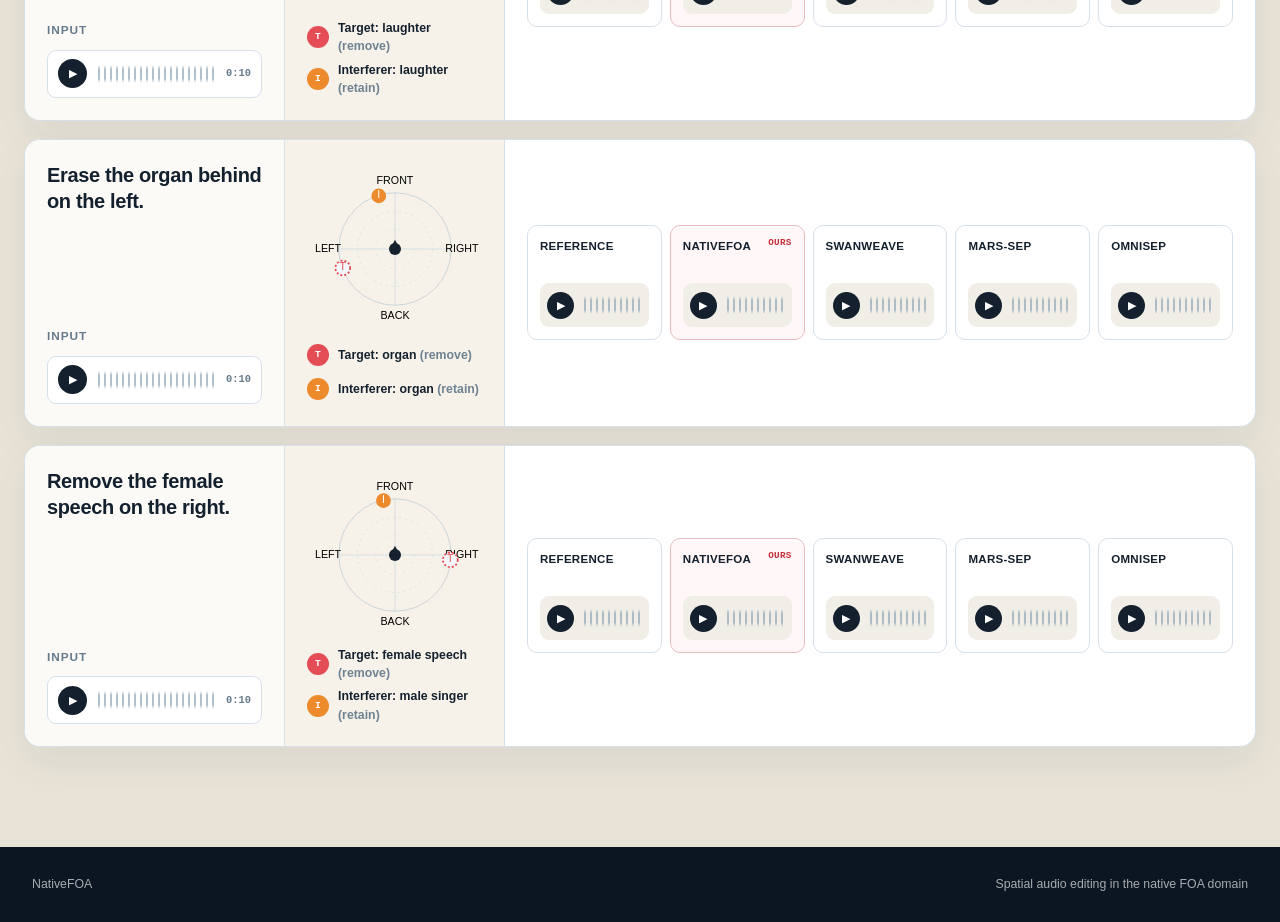
==== commit ae18adbd: "Keep bare homepage at top" ====
--- a/index.html
+++ b/index.html
@@ -6,8 +6,8 @@
     <meta name="description" content="NativeFOA representation and instruction-guided spatial audio editing demos." />
     <title>NativeFOA — Spatial Audio Demo</title>
     <link rel="icon" type="image/svg+xml" href="data:image/svg+xml,%3Csvg xmlns='http://www.w3.org/2000/svg' viewBox='0 0 64 64'%3E%3Crect width='64' height='64' rx='14' fill='%230b111b'/%3E%3Ccircle cx='32' cy='32' r='19' fill='none' stroke='%23e9ff60' stroke-width='4'/%3E%3Ccircle cx='32' cy='13' r='5' fill='%23ff5b4d'/%3E%3Cpath d='M32 32L49 42' stroke='%23fff' stroke-width='3' stroke-linecap='round'/%3E%3C/svg%3E" />
-    <link rel="stylesheet" href="styles.css?v=34" />
-    <script src="app.js?v=34" defer></script>
+    <link rel="stylesheet" href="styles.css?v=35" />
+    <script src="app.js?v=35" defer></script>
   </head>
   <body>
     <header class="topbar">
